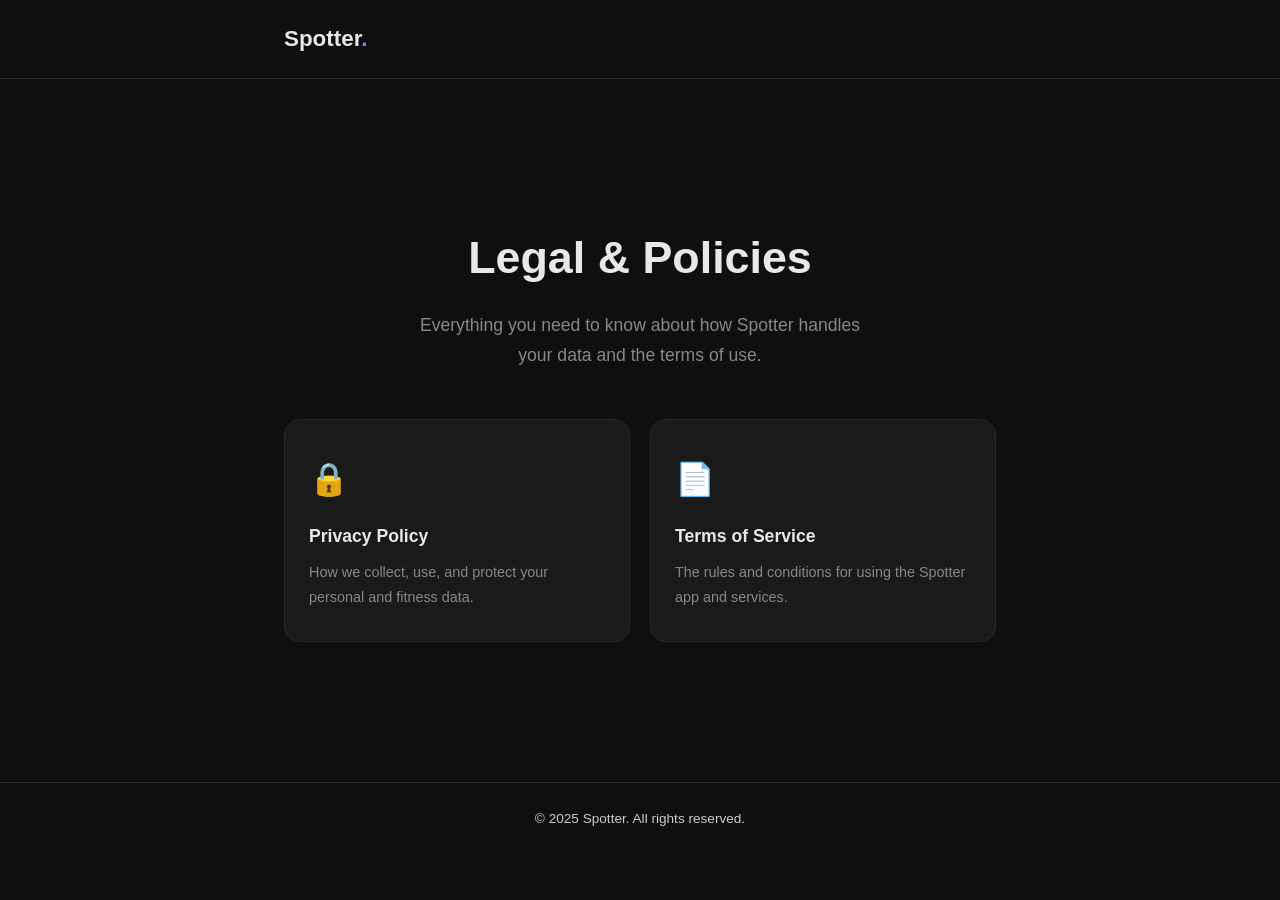
==== index.html @ 53fc6e64 "init" ====
<!DOCTYPE html>
<html lang="en">
<head>
  <meta charset="UTF-8">
  <meta name="viewport" content="width=device-width, initial-scale=1.0">
  <title>Spotter — Legal</title>
  <link rel="stylesheet" href="style.css">
</head>
<body>
  <header>
    <div class="container inner">
      <span class="logo">Spotter<span>.</span></span>
    </div>
  </header>

  <main>
    <div class="container">
      <div class="hero">
        <h1>Legal &amp; Policies</h1>
        <p>Everything you need to know about how Spotter handles your data and the terms of use.</p>

        <div class="cards">
          <a class="card" href="privacy.html">
            <div class="card-icon">🔒</div>
            <h2>Privacy Policy</h2>
            <p>How we collect, use, and protect your personal and fitness data.</p>
          </a>
          <a class="card" href="terms.html">
            <div class="card-icon">📄</div>
            <h2>Terms of Service</h2>
            <p>The rules and conditions for using the Spotter app and services.</p>
          </a>
        </div>
      </div>
    </div>
  </main>

  <footer>
    <div class="container">
      <p>&copy; 2025 Spotter. All rights reserved.</p>
    </div>
  </footer>
</body>
</html>
---- style.css ----
:root {
  --bg: #0f0f0f;
  --surface: #1a1a1a;
  --border: #2a2a2a;
  --text: #e8e8e8;
  --text-muted: #888;
  --accent: #6c63ff;
  --accent-light: #8b85ff;
}

* {
  box-sizing: border-box;
  margin: 0;
  padding: 0;
}

body {
  background: var(--bg);
  color: var(--text);
  font-family: -apple-system, BlinkMacSystemFont, 'Segoe UI', Roboto, sans-serif;
  font-size: 16px;
  line-height: 1.7;
}

a {
  color: var(--accent-light);
  text-decoration: none;
}
a:hover {
  text-decoration: underline;
}

header {
  border-bottom: 1px solid var(--border);
  padding: 20px 0;
}

header .inner {
  display: flex;
  align-items: center;
  gap: 12px;
}

header .logo {
  font-size: 1.4rem;
  font-weight: 700;
  color: var(--text);
}

header .logo span {
  color: var(--accent-light);
}

nav {
  margin-left: auto;
  display: flex;
  gap: 24px;
  font-size: 0.9rem;
  color: var(--text-muted);
}
nav a { color: var(--text-muted); }
nav a:hover { color: var(--text); text-decoration: none; }

.container {
  max-width: 760px;
  margin: 0 auto;
  padding: 0 24px;
}

main {
  padding: 60px 0 80px;
}

h1 {
  font-size: 2rem;
  font-weight: 700;
  margin-bottom: 8px;
}

.meta {
  color: var(--text-muted);
  font-size: 0.9rem;
  margin-bottom: 48px;
}

h2 {
  font-size: 1.15rem;
  font-weight: 600;
  margin: 40px 0 12px;
  color: var(--accent-light);
}

p {
  margin-bottom: 16px;
  color: #ccc;
}

ul, ol {
  padding-left: 24px;
  margin-bottom: 16px;
  color: #ccc;
}
li {
  margin-bottom: 6px;
}

strong {
  color: var(--text);
}

.contact-box {
  background: var(--surface);
  border: 1px solid var(--border);
  border-radius: 12px;
  padding: 24px;
  margin-top: 48px;
}
.contact-box p { margin-bottom: 6px; }

footer {
  border-top: 1px solid var(--border);
  padding: 24px 0;
  text-align: center;
  color: var(--text-muted);
  font-size: 0.85rem;
}
footer a { color: var(--text-muted); }
footer a:hover { color: var(--text); }

/* Index hero */
.hero {
  text-align: center;
  padding: 80px 0 60px;
}
.hero h1 {
  font-size: 2.8rem;
  margin-bottom: 16px;
}
.hero p {
  font-size: 1.1rem;
  color: var(--text-muted);
  max-width: 460px;
  margin: 0 auto 48px;
}
.cards {
  display: grid;
  grid-template-columns: 1fr 1fr;
  gap: 20px;
  margin-top: 40px;
}
.card {
  background: var(--surface);
  border: 1px solid var(--border);
  border-radius: 16px;
  padding: 32px 24px;
  text-align: left;
  transition: border-color 0.2s;
}
.card:hover {
  border-color: var(--accent);
  text-decoration: none;
}
.card-icon {
  font-size: 2rem;
  margin-bottom: 16px;
}
.card h2 {
  margin: 0 0 8px;
  font-size: 1.1rem;
  color: var(--text);
}
.card p {
  font-size: 0.9rem;
  color: var(--text-muted);
  margin: 0;
}

@media (max-width: 600px) {
  h1 { font-size: 1.6rem; }
  .hero h1 { font-size: 2rem; }
  .cards { grid-template-columns: 1fr; }
}
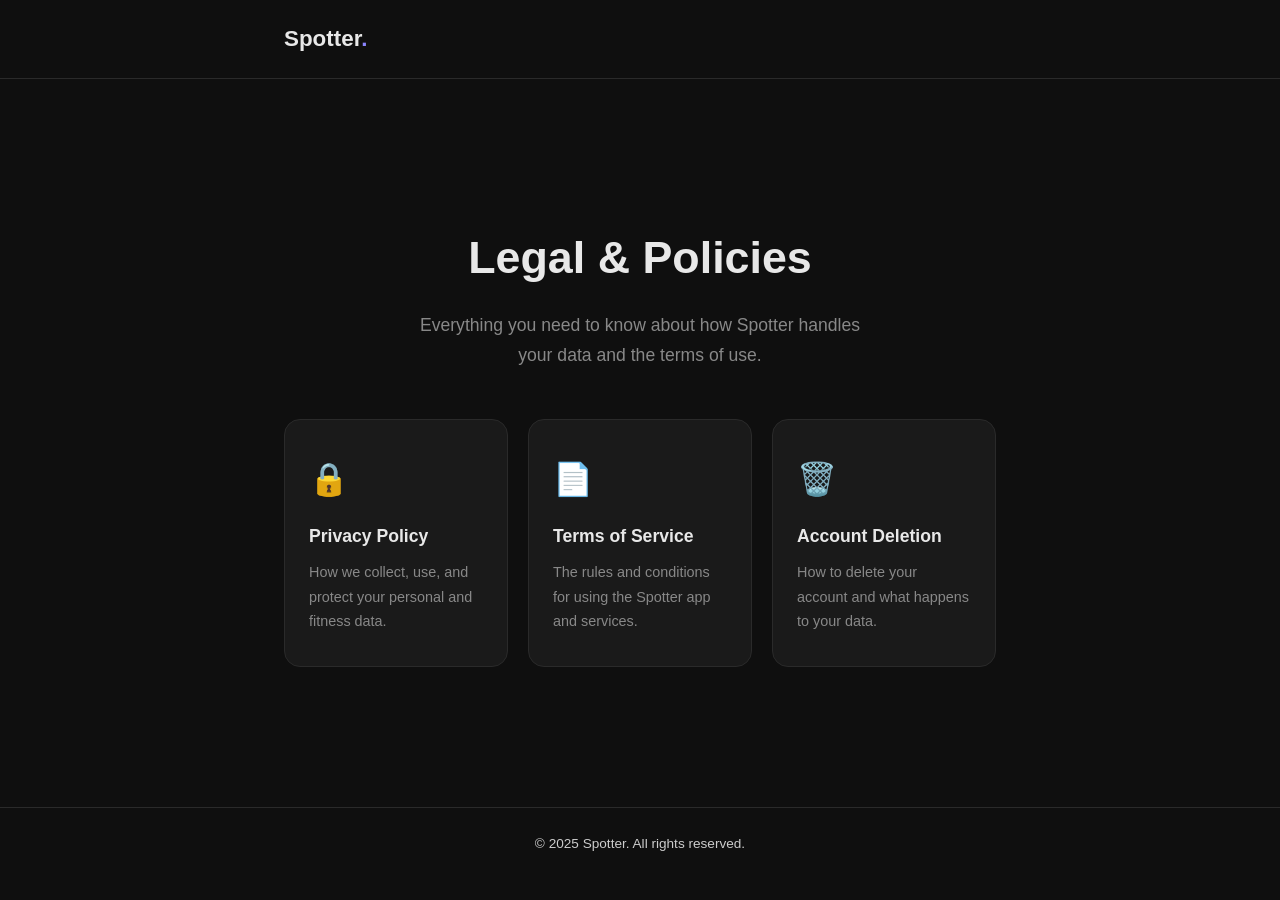
==== commit d0315e55: "Added account delitation" ====
--- a/index.html
+++ b/index.html
@@ -30,6 +30,11 @@
             <h2>Terms of Service</h2>
             <p>The rules and conditions for using the Spotter app and services.</p>
           </a>
+          <a class="card" href="account-deletion.html">
+            <div class="card-icon">🗑️</div>
+            <h2>Account Deletion</h2>
+            <p>How to delete your account and what happens to your data.</p>
+          </a>
         </div>
       </div>
     </div>
--- a/style.css
+++ b/style.css
@@ -144,7 +144,7 @@
 }
 .cards {
   display: grid;
-  grid-template-columns: 1fr 1fr;
+  grid-template-columns: repeat(3, 1fr);
   gap: 20px;
   margin-top: 40px;
 }
